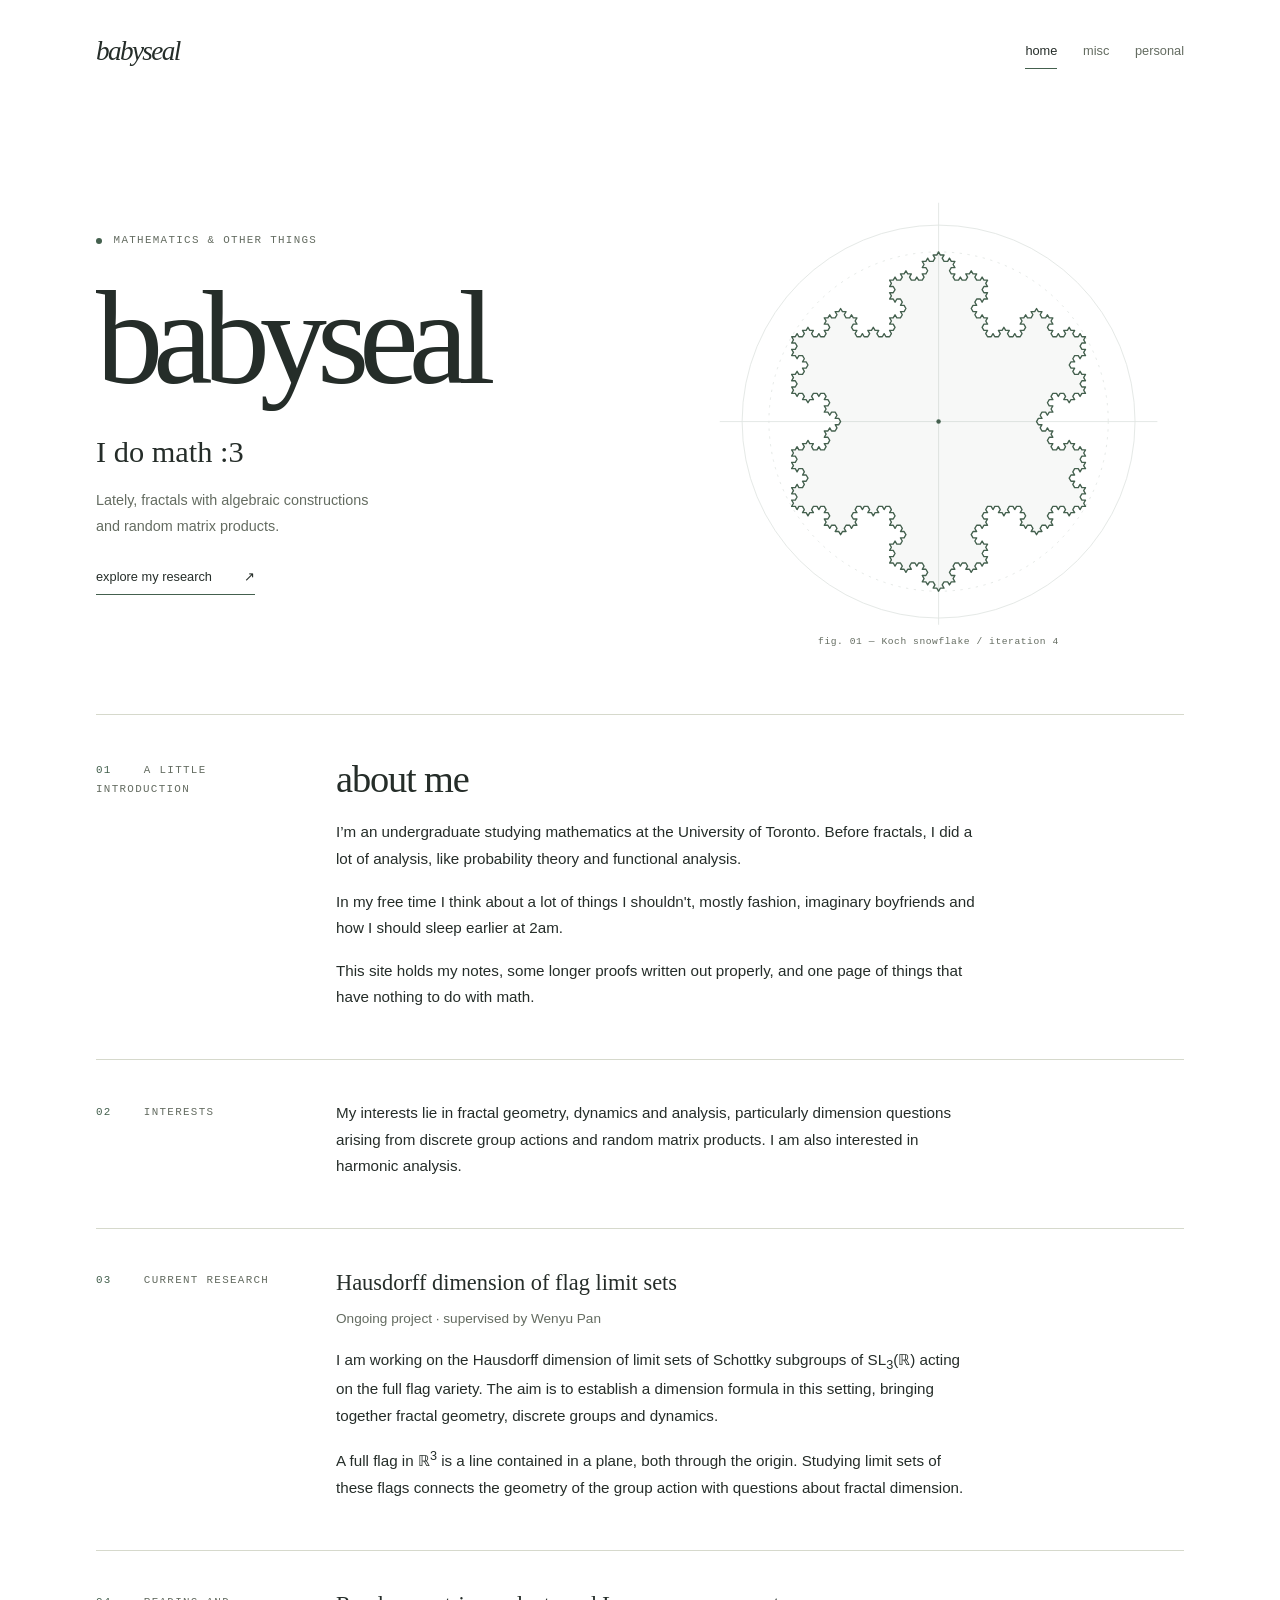
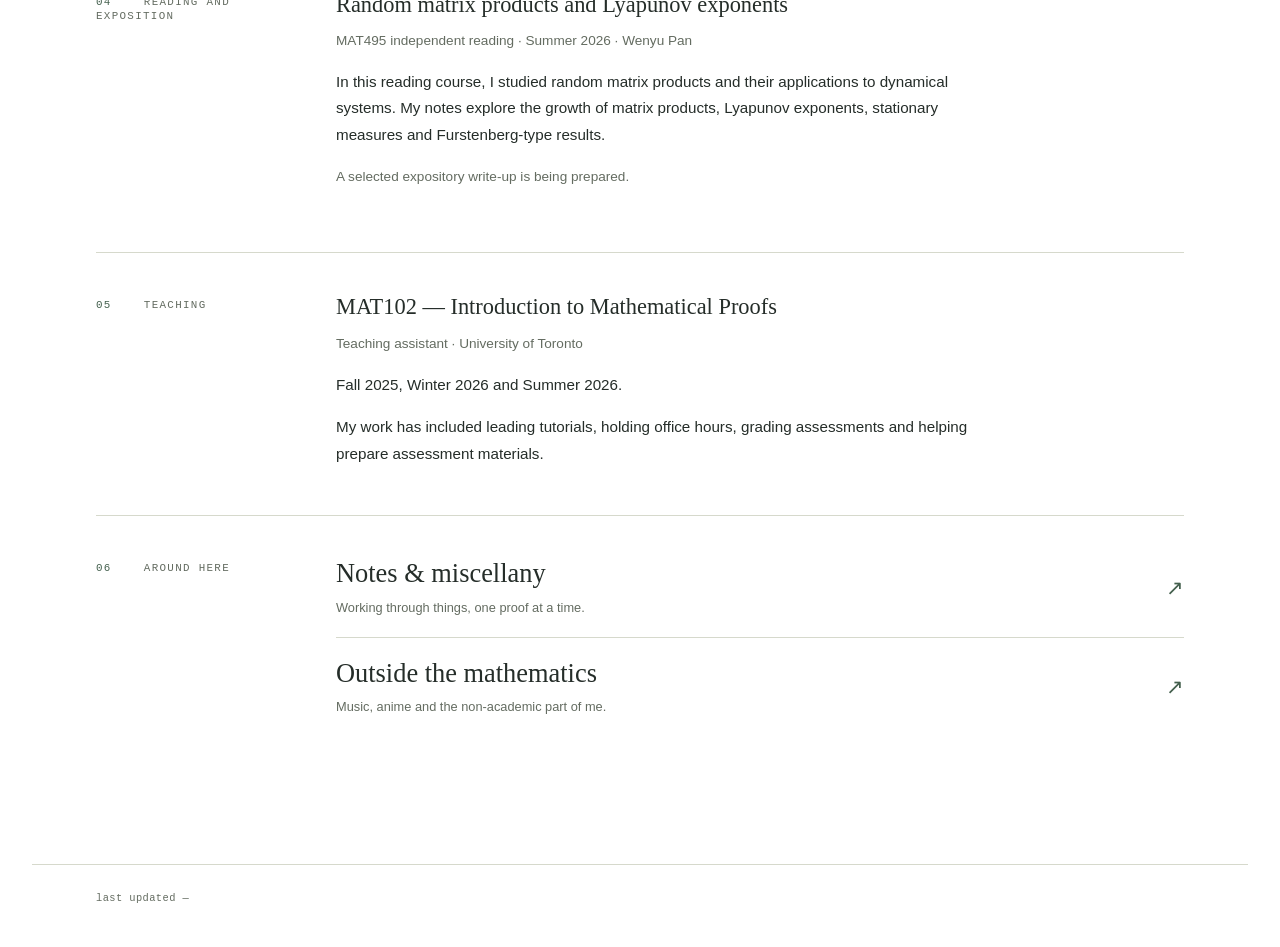
==== index.html @ 827b73e0 "Merge mathematics content into home page" ====
<!doctype html>
<html lang="en">

<head>
    <meta charset="utf-8">
    <meta name="robots" content="noindex, nofollow">
    <meta name="viewport" content="width=device-width, initial-scale=1">
    <title>babyseal</title>

    <meta name="description" content="babyseal — mathematics, fractal geometry, reading notes and other things.">
    <link rel="stylesheet" href="style.css">
</head>

<body>
    <a class="skip-link" href="#main">skip to content</a>

    <header class="site-top">
        <div class="container bar">
            <a class="brand" href="./">babyseal</a>
            <nav aria-label="site">
                <a href="./" aria-current="page">home</a>
                <a href="misc/">misc</a>
                <a href="personal/">personal</a>
            </nav>
        </div>
    </header>

    <main id="main" class="container home-page">
        <section class="hero" aria-labelledby="home-title">
            <div class="hero-copy">
                <p class="eyebrow">mathematics &amp; other things</p>
                <h1 id="home-title">babyseal</h1>
                <p class="hero-intro">I do math :3</p>
                <p class="hero-note">Lately, fractals with algebraic constructions<br>and random matrix products.</p>
                <a class="text-link" href="#research">explore my research <span aria-hidden="true">↗</span></a>
            </div>
            <figure class="fractal">
                <svg viewBox="0 0 440 410" role="img" aria-labelledby="fractal-title fractal-desc">
                    <title id="fractal-title">A Koch snowflake</title>
                    <desc id="fractal-desc">Four iterations of a geometric construction, replacing each line segment with four smaller segments.</desc>
                    <g fill="none" stroke="currentColor" opacity=".16" stroke-width=".75">
                        <circle cx="220" cy="220" r="176"/>
                        <circle cx="220" cy="220" r="152" stroke-dasharray="2 5"/>
                        <path d="M24 220H416M220 24V402"/>
                    </g>
                    <polygon points="220.00,68.00 221.63,70.81 224.88,70.81 223.25,73.63 224.88,76.44 228.13,76.44 229.75,73.63 231.38,76.44 234.63,76.44 233.00,79.26 234.63,82.07 231.38,82.07 229.75,84.89 231.38,87.70 234.63,87.70 233.00,90.52 234.63,93.33 237.88,93.33 239.50,90.52 241.13,93.33 244.38,93.33 246.00,90.52 244.38,87.70 247.63,87.70 249.25,84.89 250.88,87.70 254.13,87.70 252.50,90.52 254.13,93.33 257.38,93.33 259.00,90.52 260.63,93.33 263.88,93.33 262.25,96.15 263.88,98.96 260.63,98.96 259.00,101.78 260.63,104.59 263.88,104.59 262.25,107.41 263.88,110.22 260.63,110.22 259.00,113.04 257.38,110.22 254.13,110.22 252.50,113.04 254.13,115.85 250.88,115.85 249.25,118.67 250.88,121.48 254.13,121.48 252.50,124.30 254.13,127.11 257.38,127.11 259.00,124.30 260.63,127.11 263.88,127.11 262.25,129.93 263.88,132.74 260.63,132.74 259.00,135.56 260.63,138.37 263.88,138.37 262.25,141.19 263.88,144.00 267.13,144.00 268.76,141.19 270.38,144.00 273.63,144.00 275.26,141.19 273.63,138.37 276.88,138.37 278.51,135.56 280.13,138.37 283.38,138.37 281.76,141.18 283.38,144.00 286.63,144.00 288.26,141.18 289.88,144.00 293.13,144.00 294.76,141.18 293.13,138.37 296.38,138.37 298.01,135.56 296.38,132.74 293.13,132.74 294.76,129.93 293.13,127.11 296.38,127.11 298.01,124.30 299.63,127.11 302.88,127.11 304.51,124.30 302.88,121.48 306.13,121.48 307.76,118.67 309.38,121.48 312.63,121.48 311.01,124.30 312.63,127.11 315.88,127.11 317.51,124.30 319.13,127.11 322.39,127.11 320.76,129.93 322.39,132.74 319.13,132.74 317.51,135.55 319.13,138.37 322.39,138.37 320.76,141.18 322.39,144.00 325.64,144.00 327.26,141.18 328.89,144.00 332.14,144.00 333.76,141.18 332.14,138.37 335.39,138.37 337.01,135.55 338.64,138.37 341.89,138.37 340.26,141.18 341.89,144.00 345.14,144.00 346.76,141.18 348.39,144.00 351.64,144.00 350.01,146.81 351.64,149.63 348.39,149.63 346.76,152.44 348.39,155.26 351.64,155.26 350.01,158.07 351.64,160.89 348.39,160.89 346.76,163.70 345.14,160.89 341.89,160.89 340.26,163.70 341.89,166.52 338.64,166.52 337.01,169.33 338.64,172.15 341.89,172.15 340.26,174.96 341.89,177.78 345.14,177.78 346.76,174.96 348.39,177.78 351.64,177.78 350.01,180.59 351.64,183.41 348.39,183.41 346.76,186.22 348.39,189.04 351.64,189.04 350.01,191.85 351.64,194.67 348.39,194.67 346.76,197.48 345.14,194.67 341.89,194.67 340.26,197.48 341.89,200.30 338.64,200.30 337.01,203.11 335.39,200.30 332.14,200.30 333.76,197.48 332.14,194.67 328.89,194.67 327.26,197.48 325.64,194.67 322.39,194.67 320.76,197.48 322.39,200.30 319.14,200.30 317.51,203.11 319.14,205.93 322.39,205.93 320.76,208.74 322.39,211.56 319.14,211.56 317.51,214.37 315.89,211.56 312.64,211.56 311.01,214.37 312.64,217.19 309.39,217.19 307.76,220.00 309.39,222.81 312.64,222.81 311.01,225.63 312.64,228.44 315.89,228.44 317.51,225.63 319.14,228.44 322.39,228.44 320.76,231.26 322.39,234.07 319.14,234.07 317.51,236.89 319.14,239.70 322.39,239.70 320.76,242.52 322.39,245.33 325.64,245.33 327.26,242.52 328.89,245.33 332.14,245.33 333.76,242.52 332.14,239.70 335.39,239.70 337.01,236.89 338.64,239.70 341.89,239.70 340.26,242.52 341.89,245.33 345.14,245.33 346.76,242.52 348.39,245.33 351.64,245.33 350.01,248.15 351.64,250.96 348.39,250.96 346.76,253.78 348.39,256.59 351.64,256.59 350.01,259.41 351.64,262.22 348.39,262.22 346.76,265.04 345.14,262.22 341.89,262.22 340.26,265.04 341.89,267.85 338.64,267.85 337.01,270.67 338.64,273.48 341.89,273.48 340.26,276.30 341.89,279.11 345.14,279.11 346.76,276.30 348.39,279.11 351.64,279.11 350.01,281.93 351.64,284.74 348.39,284.74 346.76,287.56 348.39,290.37 351.64,290.37 350.01,293.19 351.64,296.00 348.39,296.00 346.76,298.81 345.14,296.00 341.89,296.00 340.26,298.81 341.89,301.63 338.64,301.63 337.01,304.44 335.39,301.63 332.14,301.63 333.76,298.81 332.14,296.00 328.89,296.00 327.26,298.81 325.64,296.00 322.39,296.00 320.76,298.81 322.39,301.63 319.14,301.63 317.51,304.44 319.14,307.26 322.39,307.26 320.76,310.07 322.39,312.89 319.14,312.89 317.51,315.70 315.89,312.89 312.64,312.89 311.01,315.70 312.64,318.52 309.39,318.52 307.76,321.33 306.13,318.52 302.88,318.52 304.51,315.70 302.88,312.89 299.63,312.89 298.01,315.70 296.38,312.89 293.13,312.89 294.76,310.07 293.13,307.26 296.38,307.26 298.01,304.44 296.38,301.63 293.13,301.63 294.76,298.81 293.13,296.00 289.88,296.00 288.26,298.81 286.63,296.00 283.38,296.00 281.76,298.81 283.38,301.63 280.13,301.63 278.51,304.44 276.88,301.63 273.63,301.63 275.26,298.81 273.63,296.00 270.38,296.00 268.76,298.81 267.13,296.00 263.88,296.00 262.25,298.81 263.88,301.63 260.63,301.63 259.00,304.44 260.63,307.26 263.88,307.26 262.25,310.07 263.88,312.89 260.63,312.89 259.00,315.70 257.38,312.89 254.13,312.89 252.50,315.70 254.13,318.52 250.88,318.52 249.25,321.33 250.88,324.15 254.13,324.15 252.50,326.96 254.13,329.78 257.38,329.78 259.00,326.96 260.63,329.78 263.88,329.78 262.25,332.59 263.88,335.41 260.63,335.41 259.00,338.22 260.63,341.04 263.88,341.04 262.25,343.85 263.88,346.67 260.63,346.67 259.00,349.48 257.38,346.67 254.13,346.67 252.50,349.48 254.13,352.30 250.88,352.30 249.25,355.11 247.63,352.30 244.38,352.30 246.00,349.48 244.38,346.67 241.13,346.67 239.50,349.48 237.88,346.67 234.63,346.67 233.00,349.48 234.63,352.30 231.38,352.30 229.75,355.11 231.38,357.93 234.63,357.93 233.00,360.74 234.63,363.56 231.38,363.56 229.75,366.37 228.13,363.56 224.88,363.56 223.25,366.37 224.88,369.19 221.63,369.19 220.00,372.00 218.37,369.19 215.12,369.19 216.75,366.37 215.12,363.56 211.87,363.56 210.25,366.37 208.62,363.56 205.37,363.56 207.00,360.74 205.37,357.93 208.62,357.93 210.25,355.11 208.62,352.30 205.37,352.30 207.00,349.48 205.37,346.67 202.12,346.67 200.50,349.48 198.87,346.67 195.62,346.67 194.00,349.48 195.62,352.30 192.37,352.30 190.75,355.11 189.12,352.30 185.87,352.30 187.50,349.48 185.87,346.67 182.62,346.67 181.00,349.48 179.37,346.67 176.12,346.67 177.75,343.85 176.12,341.04 179.37,341.04 181.00,338.22 179.37,335.41 176.12,335.41 177.75,332.59 176.12,329.78 179.37,329.78 181.00,326.96 182.62,329.78 185.87,329.78 187.50,326.96 185.87,324.15 189.12,324.15 190.75,321.33 189.12,318.52 185.87,318.52 187.50,315.70 185.87,312.89 182.62,312.89 181.00,315.70 179.37,312.89 176.12,312.89 177.75,310.07 176.12,307.26 179.37,307.26 181.00,304.44 179.37,301.63 176.12,301.63 177.75,298.81 176.12,296.00 172.87,296.00 171.24,298.81 169.62,296.00 166.37,296.00 164.74,298.81 166.37,301.63 163.12,301.63 161.49,304.44 159.87,301.63 156.62,301.63 158.24,298.81 156.62,296.00 153.37,296.00 151.74,298.81 150.12,296.00 146.87,296.00 145.24,298.81 146.87,301.63 143.62,301.63 141.99,304.44 143.62,307.26 146.87,307.26 145.24,310.07 146.87,312.89 143.62,312.89 141.99,315.70 140.37,312.89 137.12,312.89 135.49,315.70 137.12,318.52 133.87,318.52 132.24,321.33 130.61,318.52 127.36,318.52 128.99,315.70 127.36,312.89 124.11,312.89 122.49,315.70 120.86,312.89 117.61,312.89 119.24,310.07 117.61,307.26 120.86,307.26 122.49,304.44 120.86,301.63 117.61,301.63 119.24,298.81 117.61,296.00 114.36,296.00 112.74,298.81 111.11,296.00 107.86,296.00 106.24,298.81 107.86,301.63 104.61,301.63 102.99,304.44 101.36,301.63 98.11,301.63 99.74,298.81 98.11,296.00 94.86,296.00 93.24,298.81 91.61,296.00 88.36,296.00 89.99,293.19 88.36,290.37 91.61,290.37 93.24,287.56 91.61,284.74 88.36,284.74 89.99,281.93 88.36,279.11 91.61,279.11 93.24,276.30 94.86,279.11 98.11,279.11 99.74,276.30 98.11,273.48 101.36,273.48 102.99,270.67 101.36,267.85 98.11,267.85 99.74,265.04 98.11,262.22 94.86,262.22 93.24,265.04 91.61,262.22 88.36,262.22 89.99,259.41 88.36,256.59 91.61,256.59 93.24,253.78 91.61,250.96 88.36,250.96 89.99,248.15 88.36,245.33 91.61,245.33 93.24,242.52 94.86,245.33 98.11,245.33 99.74,242.52 98.11,239.70 101.36,239.70 102.99,236.89 104.61,239.70 107.86,239.70 106.24,242.52 107.86,245.33 111.11,245.33 112.74,242.52 114.36,245.33 117.61,245.33 119.24,242.52 117.61,239.70 120.86,239.70 122.49,236.89 120.86,234.07 117.61,234.07 119.24,231.26 117.61,228.44 120.86,228.44 122.49,225.63 124.11,228.44 127.36,228.44 128.99,225.63 127.36,222.81 130.61,222.81 132.24,220.00 130.61,217.19 127.36,217.19 128.99,214.37 127.36,211.56 124.11,211.56 122.49,214.37 120.86,211.56 117.61,211.56 119.24,208.74 117.61,205.93 120.86,205.93 122.49,203.11 120.86,200.30 117.61,200.30 119.24,197.48 117.61,194.67 114.36,194.67 112.74,197.48 111.11,194.67 107.86,194.67 106.24,197.48 107.86,200.30 104.61,200.30 102.99,203.11 101.36,200.30 98.11,200.30 99.74,197.48 98.11,194.67 94.86,194.67 93.24,197.48 91.61,194.67 88.36,194.67 89.99,191.85 88.36,189.04 91.61,189.04 93.24,186.22 91.61,183.41 88.36,183.41 89.99,180.59 88.36,177.78 91.61,177.78 93.24,174.96 94.86,177.78 98.11,177.78 99.74,174.96 98.11,172.15 101.36,172.15 102.99,169.33 101.36,166.52 98.11,166.52 99.74,163.70 98.11,160.89 94.86,160.89 93.24,163.70 91.61,160.89 88.36,160.89 89.99,158.07 88.36,155.26 91.61,155.26 93.24,152.44 91.61,149.63 88.36,149.63 89.99,146.81 88.36,144.00 91.61,144.00 93.24,141.18 94.86,144.00 98.11,144.00 99.74,141.18 98.11,138.37 101.36,138.37 102.99,135.55 104.61,138.37 107.86,138.37 106.24,141.18 107.86,144.00 111.11,144.00 112.74,141.18 114.36,144.00 117.61,144.00 119.24,141.18 117.61,138.37 120.87,138.37 122.49,135.55 120.87,132.74 117.61,132.74 119.24,129.93 117.61,127.11 120.87,127.11 122.49,124.30 124.12,127.11 127.37,127.11 128.99,124.30 127.37,121.48 130.62,121.48 132.24,118.67 133.87,121.48 137.12,121.48 135.49,124.30 137.12,127.11 140.37,127.11 141.99,124.30 143.62,127.11 146.87,127.11 145.24,129.93 146.87,132.74 143.62,132.74 141.99,135.56 143.62,138.37 146.87,138.37 145.24,141.18 146.87,144.00 150.12,144.00 151.74,141.18 153.37,144.00 156.62,144.00 158.24,141.18 156.62,138.37 159.87,138.37 161.49,135.56 163.12,138.37 166.37,138.37 164.74,141.19 166.37,144.00 169.62,144.00 171.24,141.19 172.87,144.00 176.12,144.00 177.75,141.19 176.12,138.37 179.37,138.37 181.00,135.56 179.37,132.74 176.12,132.74 177.75,129.93 176.12,127.11 179.37,127.11 181.00,124.30 182.62,127.11 185.87,127.11 187.50,124.30 185.87,121.48 189.12,121.48 190.75,118.67 189.12,115.85 185.87,115.85 187.50,113.04 185.87,110.22 182.62,110.22 181.00,113.04 179.37,110.22 176.12,110.22 177.75,107.41 176.12,104.59 179.37,104.59 181.00,101.78 179.37,98.96 176.12,98.96 177.75,96.15 176.12,93.33 179.37,93.33 181.00,90.52 182.62,93.33 185.87,93.33 187.50,90.52 185.87,87.70 189.12,87.70 190.75,84.89 192.37,87.70 195.62,87.70 194.00,90.52 195.62,93.33 198.87,93.33 200.50,90.52 202.12,93.33 205.37,93.33 207.00,90.52 205.37,87.70 208.62,87.70 210.25,84.89 208.62,82.07 205.37,82.07 207.00,79.26 205.37,76.44 208.62,76.44 210.25,73.63 211.87,76.44 215.12,76.44 216.75,73.63 215.12,70.81 218.37,70.81" fill="currentColor" fill-opacity=".045" stroke="currentColor" stroke-width="1.2" stroke-linejoin="round"/>
                    <circle cx="220" cy="220" r="2" fill="currentColor"/>
                </svg>
                <figcaption>fig. 01 — Koch snowflake / iteration 4</figcaption>
            </figure>
        </section>

        <section id="intro" class="home-row" aria-labelledby="about-title">
            <p class="section-label"><span>01</span> a little introduction</p>
            <div class="about-copy">
                <h2 id="about-title">about me</h2>
                <p>I’m an undergraduate studying mathematics at the University of Toronto. Before fractals, I did a lot of analysis, like probability theory and functional analysis.</p>
                <p>In my free time I think about a lot of things I shouldn't, mostly fashion, imaginary boyfriends and how I should sleep earlier at 2am.</p>
                <p>This site holds my notes, some longer proofs written out properly, and one page of things that have nothing to do with math.</p>
            </div>
        </section>

        <section id="interests" class="home-row" aria-labelledby="interests-title">
            <h2 id="interests-title" class="section-label"><span>02</span> interests</h2>
            <div class="section-copy">
                <p>
                    My interests lie in fractal geometry, dynamics and analysis, particularly
                    dimension questions arising from discrete group actions and random matrix
                    products. I am also interested in harmonic analysis.
                </p>
            </div>
        </section>

        <section id="research" class="home-row" aria-labelledby="research-title">
            <h2 id="research-title" class="section-label"><span>03</span> current research</h2>
            <div class="section-copy">
                <h3>Hausdorff dimension of flag limit sets</h3>
                <p class="entry-meta">Ongoing project · supervised by Wenyu Pan</p>
                <p>
                    I am working on the Hausdorff dimension of limit sets of Schottky
                    subgroups of SL<sub>3</sub>(ℝ) acting on the full flag variety.
                    The aim is to establish a dimension formula in this setting, bringing
                    together fractal geometry, discrete groups and dynamics.
                </p>
                <p>
                    A full flag in ℝ<sup>3</sup> is a line contained in a plane, both
                    through the origin. Studying limit sets of these flags connects
                    the geometry of the group action with questions about fractal dimension.
                </p>
            </div>
        </section>

        <section id="reading" class="home-row" aria-labelledby="reading-title">
            <h2 id="reading-title" class="section-label"><span>04</span> reading and exposition</h2>
            <div class="section-copy">
                <h3>Random matrix products and Lyapunov exponents</h3>
                <p class="entry-meta">MAT495 independent reading · Summer 2026 · Wenyu Pan</p>
                <p>
                    In this reading course, I studied random matrix products and their
                    applications to dynamical systems. My notes explore the growth of
                    matrix products, Lyapunov exponents, stationary measures and
                    Furstenberg-type results.
                </p>
                <p class="entry-meta">A selected expository write-up is being prepared.</p>
            </div>
        </section>

        <section id="teaching" class="home-row" aria-labelledby="teaching-title">
            <h2 id="teaching-title" class="section-label"><span>05</span> teaching</h2>
            <div class="section-copy">
                <h3>MAT102 — Introduction to Mathematical Proofs</h3>
                <p class="entry-meta">Teaching assistant · University of Toronto</p>
                <p>Fall 2025, Winter 2026 and Summer 2026.</p>
                <p>
                    My work has included leading tutorials, holding office hours,
                    grading assessments and helping prepare assessment materials.
                </p>
            </div>
        </section>

        <section class="home-row" aria-labelledby="explore-title">
            <h2 id="explore-title" class="section-label"><span>06</span> around here</h2>
            <ul class="interest-index">
                <li><a href="misc/"><div><strong>Notes &amp; miscellany</strong><small>Working through things, one proof at a time.</small></div><span class="arrow" aria-hidden="true">↗</span></a></li>
                <li><a href="personal/"><div><strong>Outside the mathematics</strong><small>Music, anime and the non-academic part of me.</small></div><span class="arrow" aria-hidden="true">↗</span></a></li>
            </ul>
        </section>
    </main>

    <footer class="site-foot">
        <div class="container bar">
            <span id="updated">last updated —</span>
        </div>
    </footer>

    <script>
    let p = location.pathname.split("/personal-website/")[1] || "";
    if (!p.endsWith(".html")) p += "index.html";
    fetch("https://api.github.com/repos/limelite-vista/personal-website/commits?per_page=1&path=" + p)
        .then(r => r.json())
        .then(d => {
            const t = new Date(d[0].commit.committer.date);
            document.getElementById("updated").textContent =
                "last updated " + t.toISOString().slice(0, 10);
        })
        .catch(() => { });
    </script>
</body>

</html>
---- style.css ----
/* babyseal — a small mathematical notebook */
:root {
    color-scheme: light;
    --bg: #ffffff;
    --panel: #faf9f4;
    --ink: #252d29;
    --muted: #646c61;
    --line: #d6d9cc;
    --accent: #44604e;
    --accent-hi: #294535;
    --font-display: Georgia, "Times New Roman", serif;
    --font-body: "Segoe UI", Helvetica, Arial, sans-serif;
    --font-mono: "SFMono-Regular", Consolas, "Liberation Mono", monospace;
    --wide: 76rem;
    --measure: 51rem;
}
* { box-sizing: border-box; margin: 0; }
body {
    background: var(--bg);
    color: var(--ink);
    font-family: var(--font-body);
    font-size: 1rem;
    line-height: 1.75;
    -webkit-font-smoothing: antialiased;
}
img, svg { display: block; max-width: 100%; }
a { color: inherit; text-underline-offset: .25em; text-decoration-color: #82917e; }
a:hover { color: var(--accent-hi); text-decoration-color: currentColor; }
:focus-visible { outline: 2px solid var(--accent); outline-offset: 5px; }
::selection { background: #dbe3ce; color: var(--ink); }
.container { max-width: var(--wide); margin-inline: auto; padding-inline: clamp(1.25rem, 5vw, 4rem); }
main.container { max-width: var(--measure); }
.bar { display: flex; justify-content: space-between; align-items: center; flex-wrap: wrap; gap: 1rem 2rem; }
.site-top .bar { min-height: 6.5rem; padding-block: 1.5rem; }
.site-top .brand { font-family: var(--font-display); font-size: 1.7rem; font-style: italic; letter-spacing: -.06em; text-decoration: none; }
.site-top nav { display: flex; flex-wrap: wrap; gap: .6rem 1.6rem; }
.site-top nav a { color: var(--muted); font-size: .8rem; text-decoration: none; padding-block: .35rem; border-bottom: 1px solid transparent; }
.site-top nav a:hover, .site-top nav a[aria-current="page"] { color: var(--ink); border-color: var(--accent); }
.skip-link { position: absolute; left: 1rem; top: -5rem; background: var(--panel); padding: .5rem 1rem; z-index: 10; }
.skip-link:focus { top: 1rem; }
main section { margin-block: 2.5rem; padding-block: 2rem; border-top: 1px solid var(--line); }
.masthead { border: 0; padding-block: 3rem 1rem; }
.masthead h1 { font-family: var(--font-display); font-weight: 400; font-size: clamp(2.8rem, 7vw, 5rem); line-height: 1.1; letter-spacing: -.055em; overflow-wrap: anywhere; }
.masthead .tagline, .eyebrow, .section-label { font-family: var(--font-mono); font-size: .68rem; letter-spacing: .12em; text-transform: uppercase; color: var(--muted); }
.masthead .tagline { margin-top: 1.25rem; }
h2, h3 { font-family: var(--font-display); font-weight: 400; line-height: 1.25; }
h2 { font-size: 2rem; letter-spacing: -.03em; margin-bottom: 1rem; }
h3 { font-size: 1.4rem; margin: 2rem 0 .65rem; }
p + p { margin-top: 1rem; }
hr.rule { border: 0; border-top: 1px solid var(--line); }
.interests { list-style: none; padding: 0; }
.interests li { padding-block: .6rem; }
.interests .k { font-style: italic; }
.interests .m { color: var(--muted); font-family: var(--font-mono); font-size: .7rem; }
.site-foot { margin-top: 5rem; }
.site-foot .bar { border-top: 1px solid var(--line); padding-block: 1.5rem 2.5rem; color: var(--muted); font-family: var(--font-mono); font-size: .65rem; letter-spacing: .04em; }
.section-copy .entry-meta { color: var(--muted); font-size: .85rem; margin-bottom: 1rem; }
.section-copy { max-width: 40rem; min-width: 0; }
.section-copy > h3:first-child { margin-top: 0; }
.section-copy p { font-size: .95rem; }
.home-row[id] { scroll-margin-top: 2rem; }
/* Home: generous type, a mathematical figure, and a compact reading index. */
main.home-page { max-width: var(--wide); }
.home-page .hero { display: grid; grid-template-columns: 1.15fr 1fr; align-items: center; gap: 2rem; margin: 1.5rem 0 0; padding: 3rem 0 4rem; border-top: 0; }
.hero .eyebrow { display: flex; align-items: center; gap: .7rem; }
.hero .eyebrow::before { content: ""; width: .4rem; height: .4rem; background: var(--accent); border-radius: 50%; }
.hero h1 { font-family: var(--font-display); font-weight: 400; font-size: clamp(5rem, 10.5vw, 9rem); letter-spacing: -.075em; line-height: 1.15; margin: .65rem 0 1rem; }
.hero-intro { font-family: var(--font-display); font-size: clamp(1.45rem, 2.5vw, 1.9rem); line-height: 1.4; }
.hero-note { max-width: 24rem; font-size: .9rem; color: var(--muted); margin-top: .9rem; }
.text-link { display: inline-flex; align-items: center; gap: 2rem; margin-top: 1.7rem; padding-bottom: .35rem; border-bottom: 1px solid var(--accent); font-size: .8rem; text-decoration: none; }
.text-link span { transition: transform .2s ease; }
.text-link:hover span { transform: translateX(4px); }
.fractal { margin: 0; color: var(--accent); }
.fractal svg { width: 100%; height: auto; }
.fractal figcaption { text-align: center; font-family: var(--font-mono); font-size: .6rem; color: var(--muted); letter-spacing: .06em; }
.home-page .home-row { display: grid; grid-template-columns: 13rem 1fr; gap: 2rem; margin: 0; padding: 2.5rem 0 3rem; }
.section-label { padding-top: .35rem; }
.section-label span { display: inline-block; width: 2.5rem; color: var(--accent); }
.about-copy { max-width: 40rem; }
.about-copy h2 { font-size: 2.4rem; }
.about-copy p { font-size: .95rem; }
.interest-index { list-style: none; padding: 0; }
.interest-index li + li { border-top: 1px solid var(--line); }
.interest-index a { display: flex; align-items: center; justify-content: space-between; gap: 1rem; padding-block: 1.1rem; text-decoration: none; }
.interest-index li:first-child a { padding-top: 0; }
.interest-index strong { display: block; font-family: var(--font-display); font-size: 1.65rem; font-weight: 400; line-height: 1.3; }
.interest-index small { display: block; margin-top: .4rem; color: var(--muted); font-size: .8rem; }
.interest-index .arrow { font-size: 1.3rem; color: var(--accent); }
@media (max-width: 700px) {
    .site-top .bar { gap: .75rem; padding-block: 1.2rem; }
    .site-top nav { gap: .4rem 1.1rem; }
    .home-page .hero { grid-template-columns: 1fr; padding: 2rem 0 2.5rem; gap: 1.5rem; }
    .hero h1 { font-size: clamp(4.5rem, 18vw, 7rem); }
    .fractal { max-width: 21rem; width: 100%; margin-inline: auto; }
    .home-page .home-row { grid-template-columns: 1fr; gap: 1.5rem; padding-block: 2rem; }
    .section-label { font-size: .65rem; }
    .site-foot { margin-top: 2rem; }
    .masthead { padding-top: 1.5rem; }
}
@media (prefers-reduced-motion: reduce) { .text-link span { transition: none; } }
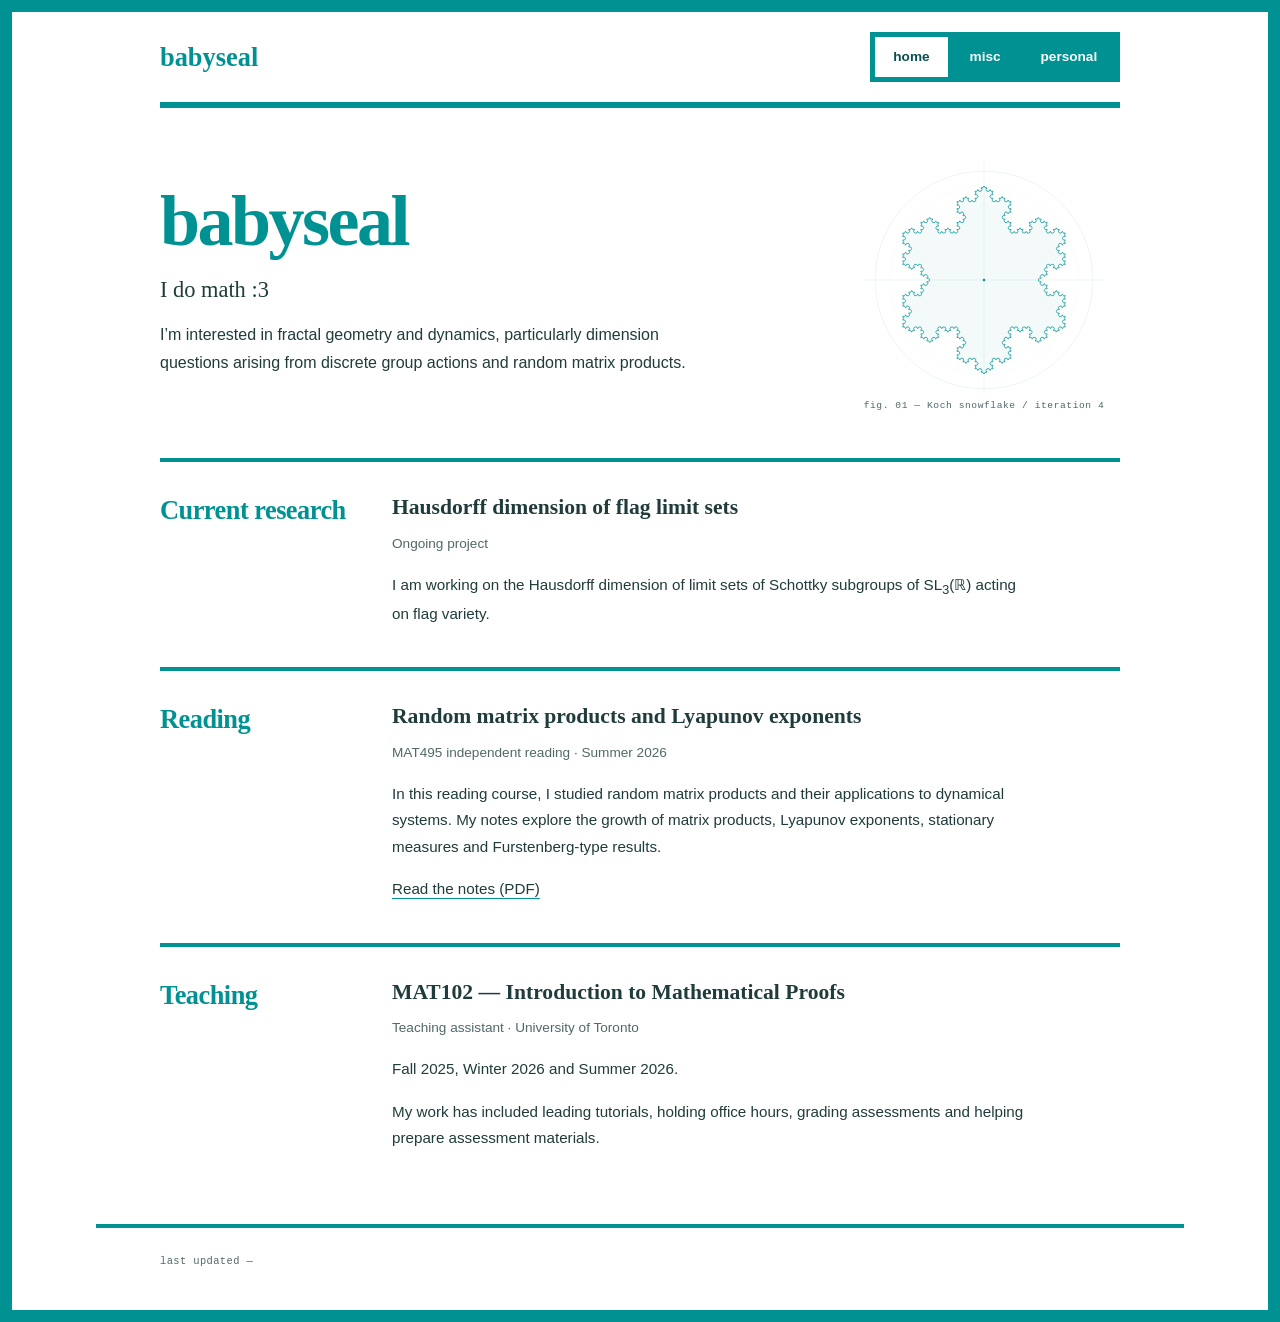
==== commit c8d1c7e5: "Refine teal website layout and add selected math notes" ====
--- a/index.html
+++ b/index.html
@@ -28,11 +28,9 @@
     <main id="main" class="container home-page">
         <section class="hero" aria-labelledby="home-title">
             <div class="hero-copy">
-                <p class="eyebrow">mathematics &amp; other things</p>
                 <h1 id="home-title">babyseal</h1>
                 <p class="hero-intro">I do math :3</p>
-                <p class="hero-note">Lately, fractals with algebraic constructions<br>and random matrix products.</p>
-                <a class="text-link" href="#research">explore my research <span aria-hidden="true">↗</span></a>
+                <p id="interests" class="hero-note">I’m interested in fractal geometry and dynamics, particularly dimension questions arising from discrete group actions and random matrix products.</p>
             </div>
             <figure class="fractal">
                 <svg viewBox="0 0 440 410" role="img" aria-labelledby="fractal-title fractal-desc">
@@ -50,63 +48,35 @@
             </figure>
         </section>
 
-        <section id="intro" class="home-row" aria-labelledby="about-title">
-            <p class="section-label"><span>01</span> a little introduction</p>
-            <div class="about-copy">
-                <h2 id="about-title">about me</h2>
-                <p>I’m an undergraduate studying mathematics at the University of Toronto. Before fractals, I did a lot of analysis, like probability theory and functional analysis.</p>
-                <p>In my free time I think about a lot of things I shouldn't, mostly fashion, imaginary boyfriends and how I should sleep earlier at 2am.</p>
-                <p>This site holds my notes, some longer proofs written out properly, and one page of things that have nothing to do with math.</p>
-            </div>
-        </section>
-
-        <section id="interests" class="home-row" aria-labelledby="interests-title">
-            <h2 id="interests-title" class="section-label"><span>02</span> interests</h2>
-            <div class="section-copy">
-                <p>
-                    My interests lie in fractal geometry, dynamics and analysis, particularly
-                    dimension questions arising from discrete group actions and random matrix
-                    products. I am also interested in harmonic analysis.
-                </p>
-            </div>
-        </section>
-
         <section id="research" class="home-row" aria-labelledby="research-title">
-            <h2 id="research-title" class="section-label"><span>03</span> current research</h2>
+            <h2 id="research-title" class="section-label">Current research</h2>
             <div class="section-copy">
                 <h3>Hausdorff dimension of flag limit sets</h3>
-                <p class="entry-meta">Ongoing project · supervised by Wenyu Pan</p>
+                <p class="entry-meta">Ongoing project</p>
                 <p>
                     I am working on the Hausdorff dimension of limit sets of Schottky
-                    subgroups of SL<sub>3</sub>(ℝ) acting on the full flag variety.
-                    The aim is to establish a dimension formula in this setting, bringing
-                    together fractal geometry, discrete groups and dynamics.
-                </p>
-                <p>
-                    A full flag in ℝ<sup>3</sup> is a line contained in a plane, both
-                    through the origin. Studying limit sets of these flags connects
-                    the geometry of the group action with questions about fractal dimension.
+                    subgroups of SL<sub>3</sub>(ℝ) acting on flag variety.
                 </p>
             </div>
         </section>
 
         <section id="reading" class="home-row" aria-labelledby="reading-title">
-            <h2 id="reading-title" class="section-label"><span>04</span> reading and exposition</h2>
+            <h2 id="reading-title" class="section-label">Reading</h2>
             <div class="section-copy">
                 <h3>Random matrix products and Lyapunov exponents</h3>
-                <p class="entry-meta">MAT495 independent reading · Summer 2026 · Wenyu Pan</p>
+                <p class="entry-meta">MAT495 independent reading · Summer 2026</p>
                 <p>
                     In this reading course, I studied random matrix products and their
                     applications to dynamical systems. My notes explore the growth of
                     matrix products, Lyapunov exponents, stationary measures and
                     Furstenberg-type results.
                 </p>
-                <p class="entry-meta">A selected expository write-up is being prepared.</p>
+                <p><a href="files/notes/random-matrix-products.pdf">Read the notes (PDF)</a></p>
             </div>
         </section>
 
         <section id="teaching" class="home-row" aria-labelledby="teaching-title">
-            <h2 id="teaching-title" class="section-label"><span>05</span> teaching</h2>
+            <h2 id="teaching-title" class="section-label">Teaching</h2>
             <div class="section-copy">
                 <h3>MAT102 — Introduction to Mathematical Proofs</h3>
                 <p class="entry-meta">Teaching assistant · University of Toronto</p>
@@ -118,13 +88,6 @@
             </div>
         </section>
 
-        <section class="home-row" aria-labelledby="explore-title">
-            <h2 id="explore-title" class="section-label"><span>06</span> around here</h2>
-            <ul class="interest-index">
-                <li><a href="misc/"><div><strong>Notes &amp; miscellany</strong><small>Working through things, one proof at a time.</small></div><span class="arrow" aria-hidden="true">↗</span></a></li>
-                <li><a href="personal/"><div><strong>Outside the mathematics</strong><small>Music, anime and the non-academic part of me.</small></div><span class="arrow" aria-hidden="true">↗</span></a></li>
-            </ul>
-        </section>
     </main>
 
     <footer class="site-foot">
@@ -147,4 +110,4 @@
     </script>
 </body>
 
-</html>+</html>
--- a/style.css
+++ b/style.css
@@ -2,21 +2,23 @@
 :root {
     color-scheme: light;
     --bg: #ffffff;
-    --panel: #faf9f4;
-    --ink: #252d29;
-    --muted: #646c61;
-    --line: #d6d9cc;
-    --accent: #44604e;
-    --accent-hi: #294535;
+    --panel: #edf7f6;
+    --ink: #203b3b;
+    --muted: #506868;
+    --line: #b9d7d4;
+    --accent: #009193;
+    --accent-hi: #064e50;
     --font-display: Georgia, "Times New Roman", serif;
     --font-body: "Segoe UI", Helvetica, Arial, sans-serif;
     --font-mono: "SFMono-Regular", Consolas, "Liberation Mono", monospace;
-    --wide: 76rem;
+    --wide: 68rem;
     --measure: 51rem;
 }
 * { box-sizing: border-box; margin: 0; }
 body {
     background: var(--bg);
+    min-height: 100vh;
+    border: 12px solid var(--accent);
     color: var(--ink);
     font-family: var(--font-body);
     font-size: 1rem;
@@ -24,21 +26,22 @@
     -webkit-font-smoothing: antialiased;
 }
 img, svg { display: block; max-width: 100%; }
-a { color: inherit; text-underline-offset: .25em; text-decoration-color: #82917e; }
+a { color: inherit; text-underline-offset: .25em; text-decoration-color: var(--accent); }
 a:hover { color: var(--accent-hi); text-decoration-color: currentColor; }
 :focus-visible { outline: 2px solid var(--accent); outline-offset: 5px; }
-::selection { background: #dbe3ce; color: var(--ink); }
+::selection { background: #c8e9e5; color: var(--ink); }
 .container { max-width: var(--wide); margin-inline: auto; padding-inline: clamp(1.25rem, 5vw, 4rem); }
 main.container { max-width: var(--measure); }
 .bar { display: flex; justify-content: space-between; align-items: center; flex-wrap: wrap; gap: 1rem 2rem; }
-.site-top .bar { min-height: 6.5rem; padding-block: 1.5rem; }
-.site-top .brand { font-family: var(--font-display); font-size: 1.7rem; font-style: italic; letter-spacing: -.06em; text-decoration: none; }
-.site-top nav { display: flex; flex-wrap: wrap; gap: .6rem 1.6rem; }
-.site-top nav a { color: var(--muted); font-size: .8rem; text-decoration: none; padding-block: .35rem; border-bottom: 1px solid transparent; }
-.site-top nav a:hover, .site-top nav a[aria-current="page"] { color: var(--ink); border-color: var(--accent); }
+.site-top .bar { min-height: 5.5rem; padding-block: 1.25rem; }
+.site-top .brand { color: var(--accent); font-family: var(--font-display); font-size: 1.65rem; font-weight: 700; text-decoration: none; }
+.site-top nav { display: flex; flex-wrap: wrap; gap: .25rem; background: var(--accent); padding: .3rem; }
+.site-top nav a { color: white; font-size: .85rem; font-weight: 600; text-decoration: none; padding: .4rem 1rem; border: 2px solid transparent; }
+.site-top nav a:hover, .site-top nav a[aria-current="page"] { color: var(--accent-hi); background: white; }
+.site-top nav a:focus-visible { outline-color: white; outline-offset: 0; }
 .skip-link { position: absolute; left: 1rem; top: -5rem; background: var(--panel); padding: .5rem 1rem; z-index: 10; }
 .skip-link:focus { top: 1rem; }
-main section { margin-block: 2.5rem; padding-block: 2rem; border-top: 1px solid var(--line); }
+main section { margin-block: 2.5rem; padding-block: 2rem; border-top: 4px solid var(--accent); }
 .masthead { border: 0; padding-block: 3rem 1rem; }
 .masthead h1 { font-family: var(--font-display); font-weight: 400; font-size: clamp(2.8rem, 7vw, 5rem); line-height: 1.1; letter-spacing: -.055em; overflow-wrap: anywhere; }
 .masthead .tagline, .eyebrow, .section-label { font-family: var(--font-mono); font-size: .68rem; letter-spacing: .12em; text-transform: uppercase; color: var(--muted); }
@@ -52,28 +55,37 @@
 .interests li { padding-block: .6rem; }
 .interests .k { font-style: italic; }
 .interests .m { color: var(--muted); font-family: var(--font-mono); font-size: .7rem; }
-.site-foot { margin-top: 5rem; }
-.site-foot .bar { border-top: 1px solid var(--line); padding-block: 1.5rem 2.5rem; color: var(--muted); font-family: var(--font-mono); font-size: .65rem; letter-spacing: .04em; }
+.note-list { list-style: none; padding: 0; margin-top: 1.75rem; }
+.note-list li { padding-block: 1.5rem; border-top: 1px solid var(--line); }
+.note-list h3 { margin: 0 0 .5rem; }
+.note-list h3 a { color: var(--accent-hi); }
+.note-list .note-kind { color: var(--muted); font-size: .85rem; margin: 0 0 .65rem; }
+.note-list p + p { margin-top: 0; }
+.note-format { display: inline-block; font-family: var(--font-mono); font-size: .65rem; font-weight: 400; vertical-align: middle; margin-left: .5rem; }
+.site-foot { margin-top: 2rem; }
+.site-foot .bar { border-top: 4px solid var(--accent); padding-block: 1.5rem 2.5rem; color: var(--muted); font-family: var(--font-mono); font-size: .65rem; letter-spacing: .04em; }
 .section-copy .entry-meta { color: var(--muted); font-size: .85rem; margin-bottom: 1rem; }
 .section-copy { max-width: 40rem; min-width: 0; }
 .section-copy > h3:first-child { margin-top: 0; }
 .section-copy p { font-size: .95rem; }
 .home-row[id] { scroll-margin-top: 2rem; }
-/* Home: generous type, a mathematical figure, and a compact reading index. */
+/* Home: a compact academic profile with strong teal rules. */
 main.home-page { max-width: var(--wide); }
-.home-page .hero { display: grid; grid-template-columns: 1.15fr 1fr; align-items: center; gap: 2rem; margin: 1.5rem 0 0; padding: 3rem 0 4rem; border-top: 0; }
+.home-page .hero { display: grid; grid-template-columns: minmax(0, 1fr) 17rem; align-items: center; gap: 3rem; margin: 0; padding: 2.25rem 0 2.75rem; border-top: 6px solid var(--accent); }
 .hero .eyebrow { display: flex; align-items: center; gap: .7rem; }
 .hero .eyebrow::before { content: ""; width: .4rem; height: .4rem; background: var(--accent); border-radius: 50%; }
-.hero h1 { font-family: var(--font-display); font-weight: 400; font-size: clamp(5rem, 10.5vw, 9rem); letter-spacing: -.075em; line-height: 1.15; margin: .65rem 0 1rem; }
-.hero-intro { font-family: var(--font-display); font-size: clamp(1.45rem, 2.5vw, 1.9rem); line-height: 1.4; }
-.hero-note { max-width: 24rem; font-size: .9rem; color: var(--muted); margin-top: .9rem; }
-.text-link { display: inline-flex; align-items: center; gap: 2rem; margin-top: 1.7rem; padding-bottom: .35rem; border-bottom: 1px solid var(--accent); font-size: .8rem; text-decoration: none; }
+.hero h1 { color: var(--accent); font-family: var(--font-display); font-weight: 700; font-size: clamp(3rem, 6vw, 4.5rem); letter-spacing: -.035em; line-height: 1.1; margin: 0 0 .8rem; }
+.hero-intro { font-family: var(--font-display); font-size: 1.4rem; line-height: 1.4; }
+.hero-note { max-width: 35rem; font-size: 1rem; color: var(--ink); margin-top: 1rem; }
+.text-link { display: inline-flex; align-items: center; gap: 2rem; margin-top: 1.7rem; padding-bottom: .35rem; border-bottom: 2px solid var(--accent); font-size: .85rem; text-decoration: none; }
 .text-link span { transition: transform .2s ease; }
 .text-link:hover span { transform: translateX(4px); }
 .fractal { margin: 0; color: var(--accent); }
 .fractal svg { width: 100%; height: auto; }
 .fractal figcaption { text-align: center; font-family: var(--font-mono); font-size: .6rem; color: var(--muted); letter-spacing: .06em; }
-.home-page .home-row { display: grid; grid-template-columns: 13rem 1fr; gap: 2rem; margin: 0; padding: 2.5rem 0 3rem; }
+.home-page .home-row { display: grid; grid-template-columns: 12rem minmax(0, 1fr); gap: 2.5rem; margin: 0; padding: 2rem 0 2.5rem; border-top: 4px solid var(--accent); }
+.home-row .section-label { color: var(--accent); font-family: var(--font-display); font-size: 1.65rem; font-weight: 700; letter-spacing: -.02em; text-transform: none; padding-top: 0; margin-bottom: 0; }
+.section-copy > h3 { font-size: 1.35rem; font-weight: 700; }
 .section-label { padding-top: .35rem; }
 .section-label span { display: inline-block; width: 2.5rem; color: var(--accent); }
 .about-copy { max-width: 40rem; }
@@ -90,8 +102,9 @@
     .site-top .bar { gap: .75rem; padding-block: 1.2rem; }
     .site-top nav { gap: .4rem 1.1rem; }
     .home-page .hero { grid-template-columns: 1fr; padding: 2rem 0 2.5rem; gap: 1.5rem; }
-    .hero h1 { font-size: clamp(4.5rem, 18vw, 7rem); }
-    .fractal { max-width: 21rem; width: 100%; margin-inline: auto; }
+    body { border-width: 6px; }
+    .hero h1 { font-size: clamp(3rem, 13vw, 4.5rem); }
+    .fractal { max-width: 15rem; width: 100%; margin-inline: auto; }
     .home-page .home-row { grid-template-columns: 1fr; gap: 1.5rem; padding-block: 2rem; }
     .section-label { font-size: .65rem; }
     .site-foot { margin-top: 2rem; }
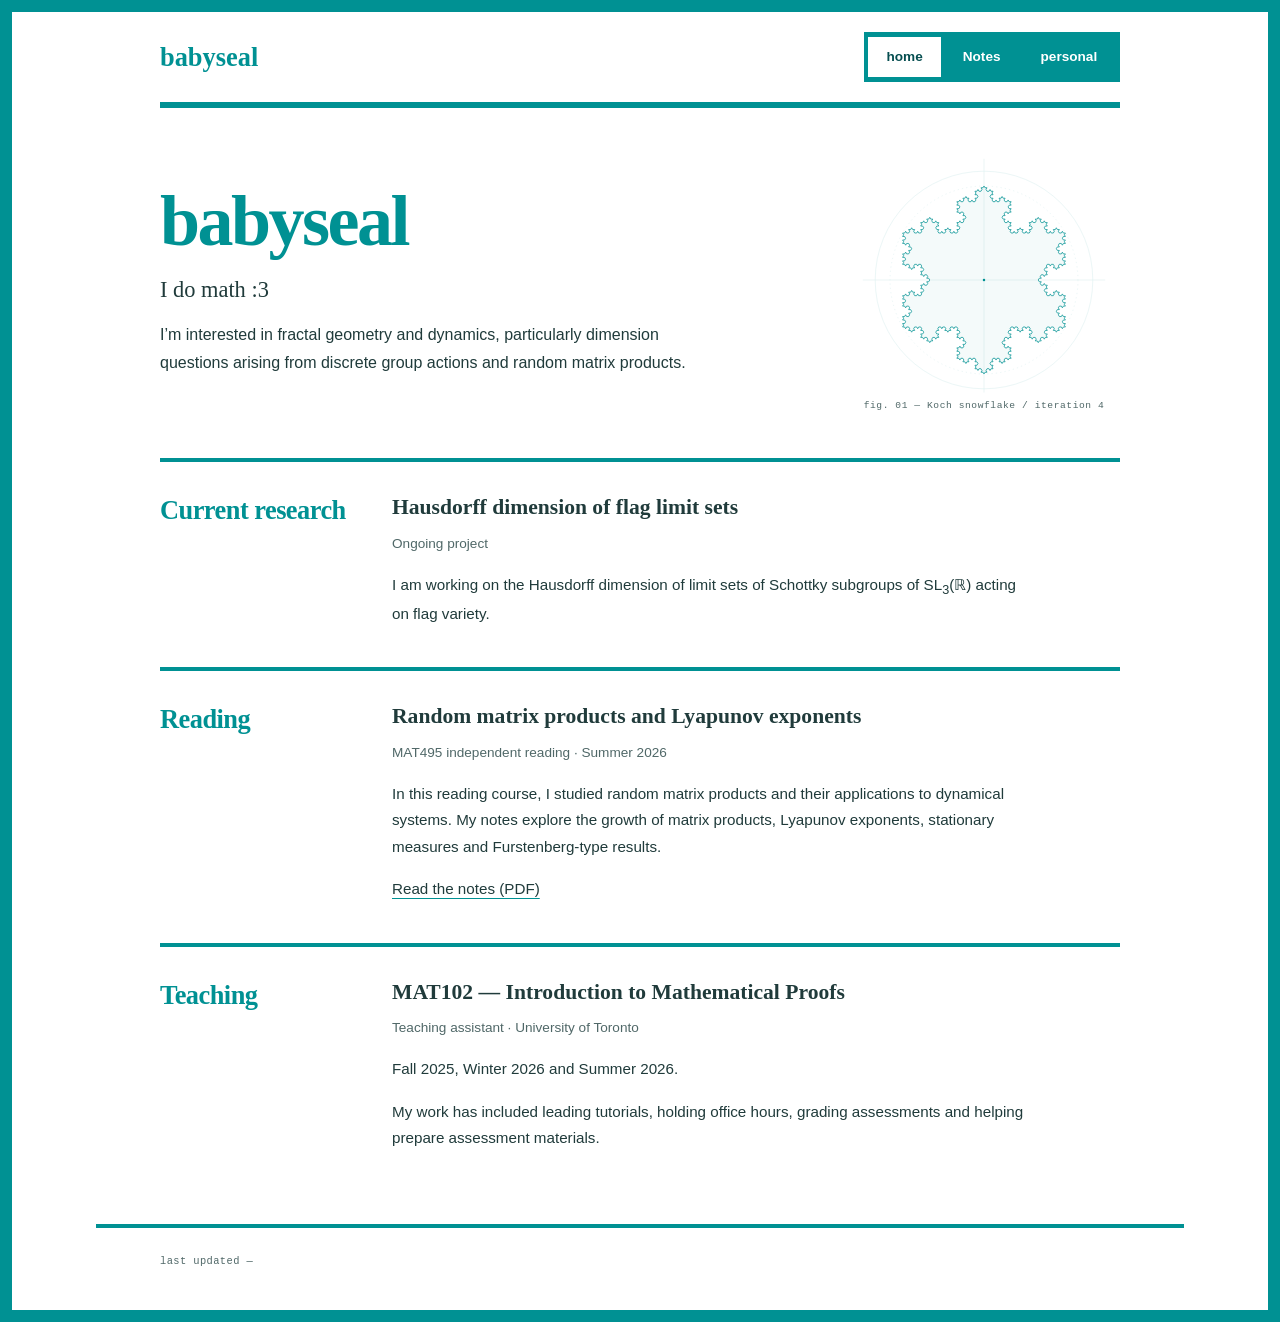
==== commit 9c8eb9d4: "Rename misc page to Notes and redirect the old URL" ====
--- a/index.html
+++ b/index.html
@@ -19,7 +19,7 @@
             <a class="brand" href="./">babyseal</a>
             <nav aria-label="site">
                 <a href="./" aria-current="page">home</a>
-                <a href="misc/">misc</a>
+                <a href="Notes/">Notes</a>
                 <a href="personal/">personal</a>
             </nav>
         </div>
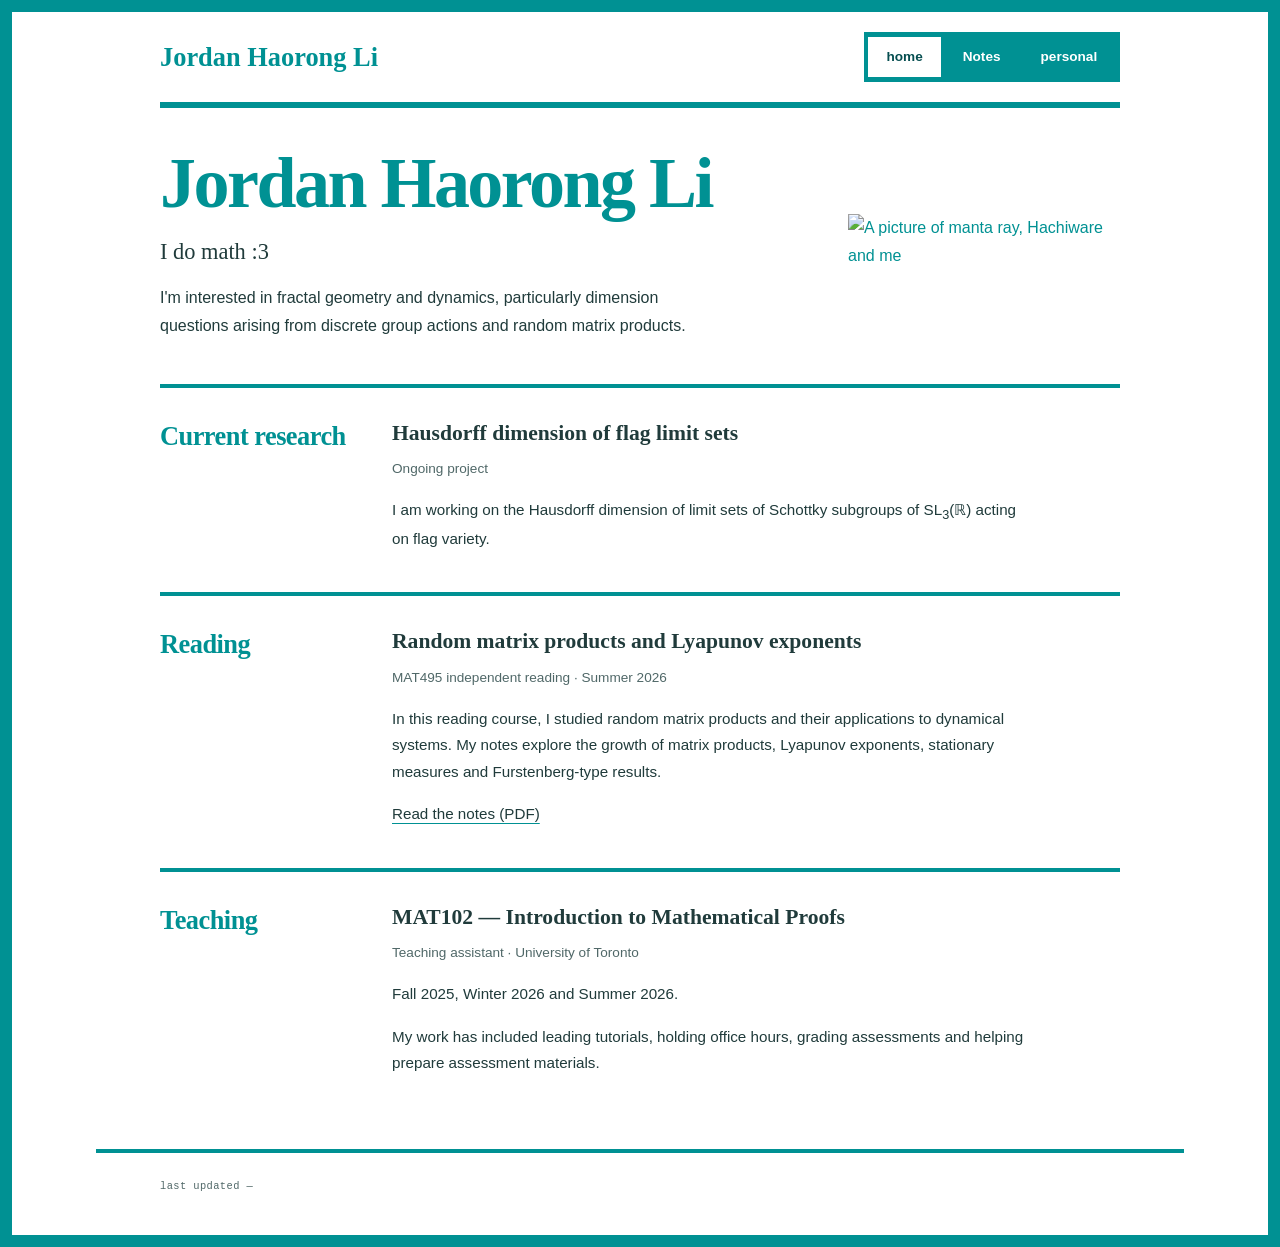
==== commit 589c2601: "me" ====
--- a/index.html
+++ b/index.html
@@ -16,7 +16,7 @@
 
     <header class="site-top">
         <div class="container bar">
-            <a class="brand" href="./">babyseal</a>
+            <a class="brand" href="./">Jordan Haorong Li</a>
             <nav aria-label="site">
                 <a href="./" aria-current="page">home</a>
                 <a href="Notes/">Notes</a>
@@ -28,11 +28,11 @@
     <main id="main" class="container home-page">
         <section class="hero" aria-labelledby="home-title">
             <div class="hero-copy">
-                <h1 id="home-title">babyseal</h1>
+                <h1 id="home-title">Jordan Haorong Li</h1>
                 <p class="hero-intro">I do math :3</p>
-                <p id="interests" class="hero-note">I’m interested in fractal geometry and dynamics, particularly dimension questions arising from discrete group actions and random matrix products.</p>
+                <p id="interests" class="hero-note">I'm interested in fractal geometry and dynamics, particularly dimension questions arising from discrete group actions and random matrix products.</p>
             </div>
-            <figure class="fractal">
+            <!-- <figure class="fractal">
                 <svg viewBox="0 0 440 410" role="img" aria-labelledby="fractal-title fractal-desc">
                     <title id="fractal-title">A Koch snowflake</title>
                     <desc id="fractal-desc">Four iterations of a geometric construction, replacing each line segment with four smaller segments.</desc>
@@ -45,7 +45,11 @@
                     <circle cx="220" cy="220" r="2" fill="currentColor"/>
                 </svg>
                 <figcaption>fig. 01 — Koch snowflake / iteration 4</figcaption>
-            </figure>
+            </figure> -->
+            <figure class="fractal">
+    <img src="images/menmanta.jpg"
+         alt="A picture of manta ray, Hachiware and me">
+</figure>
         </section>
 
         <section id="research" class="home-row" aria-labelledby="research-title">
--- a/style.css
+++ b/style.css
@@ -81,7 +81,7 @@
 .text-link span { transition: transform .2s ease; }
 .text-link:hover span { transform: translateX(4px); }
 .fractal { margin: 0; color: var(--accent); }
-.fractal svg { width: 100%; height: auto; }
+.fractal img { width: 100%; height: auto; }
 .fractal figcaption { text-align: center; font-family: var(--font-mono); font-size: .6rem; color: var(--muted); letter-spacing: .06em; }
 .home-page .home-row { display: grid; grid-template-columns: 12rem minmax(0, 1fr); gap: 2.5rem; margin: 0; padding: 2rem 0 2.5rem; border-top: 4px solid var(--accent); }
 .home-row .section-label { color: var(--accent); font-family: var(--font-display); font-size: 1.65rem; font-weight: 700; letter-spacing: -.02em; text-transform: none; padding-top: 0; margin-bottom: 0; }
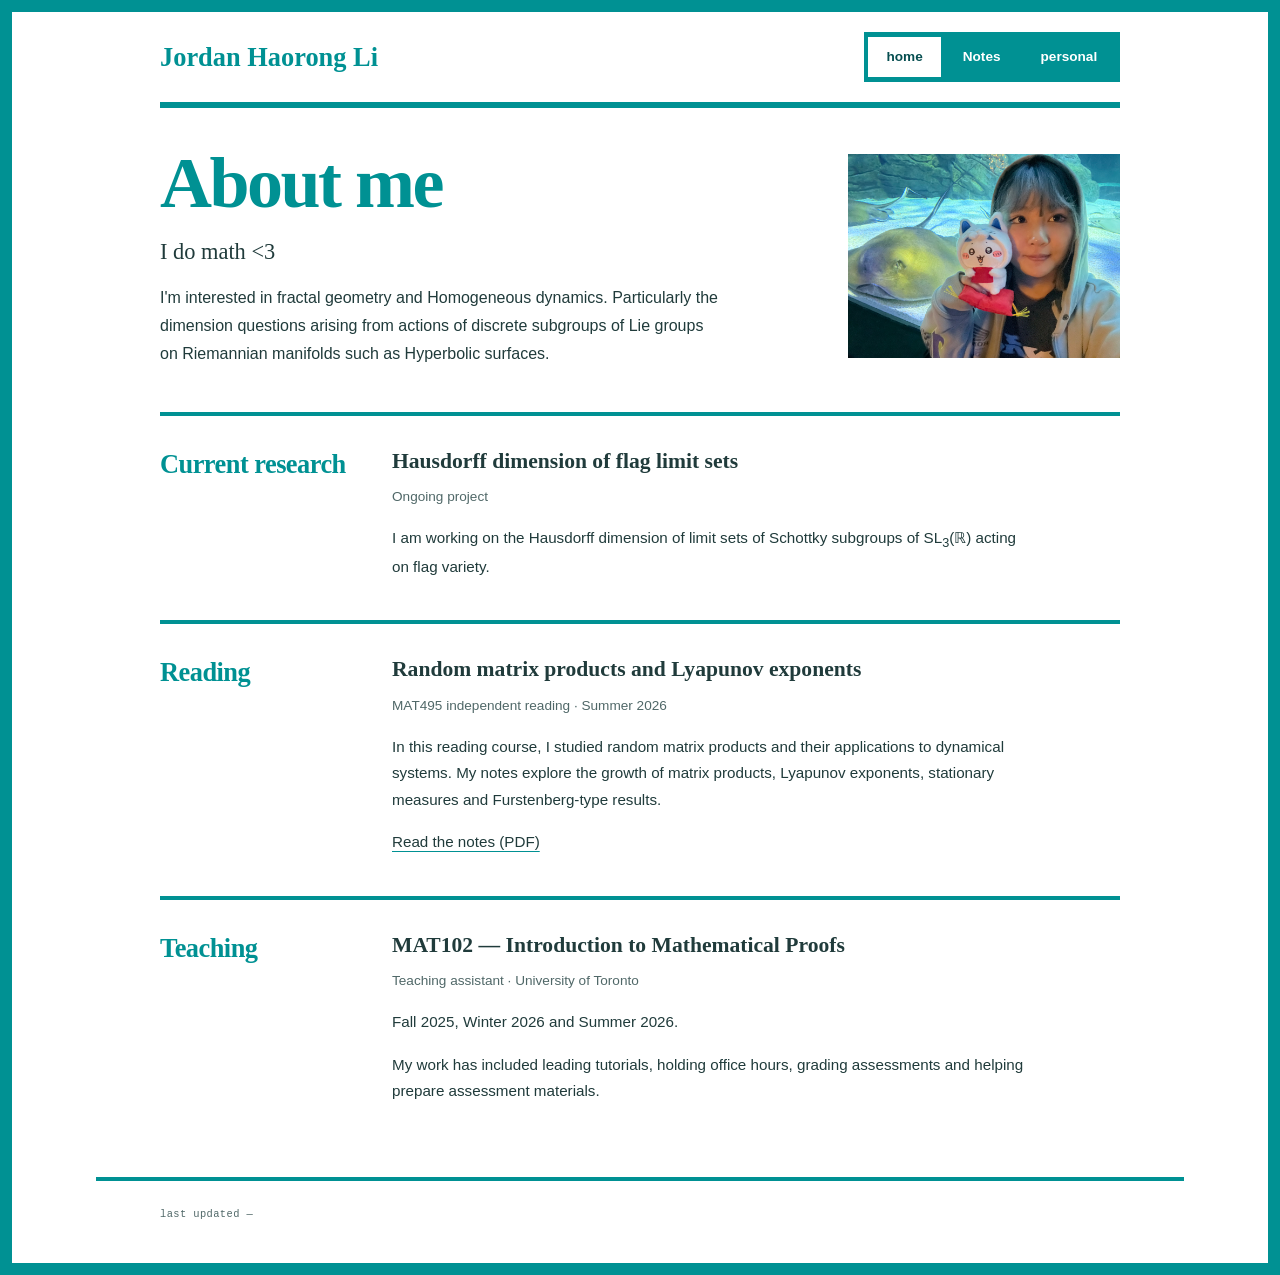
==== commit 3e9c6fcf: "me again" ====
--- a/index.html
+++ b/index.html
@@ -28,9 +28,9 @@
     <main id="main" class="container home-page">
         <section class="hero" aria-labelledby="home-title">
             <div class="hero-copy">
-                <h1 id="home-title">Jordan Haorong Li</h1>
-                <p class="hero-intro">I do math :3</p>
-                <p id="interests" class="hero-note">I'm interested in fractal geometry and dynamics, particularly dimension questions arising from discrete group actions and random matrix products.</p>
+                <h1 id="home-title">About me</h1>
+                <p class="hero-intro">I do math <3</p>
+                <p id="interests" class="hero-note">I'm interested in fractal geometry and Homogeneous dynamics. Particularly the dimension questions arising from actions of discrete subgroups of Lie groups on Riemannian manifolds such as Hyperbolic surfaces.</p>
             </div>
             <!-- <figure class="fractal">
                 <svg viewBox="0 0 440 410" role="img" aria-labelledby="fractal-title fractal-desc">
@@ -47,7 +47,7 @@
                 <figcaption>fig. 01 — Koch snowflake / iteration 4</figcaption>
             </figure> -->
             <figure class="fractal">
-    <img src="images/menmanta.jpg"
+    <img src="image/menmanta.jpg"
          alt="A picture of manta ray, Hachiware and me">
 </figure>
         </section>
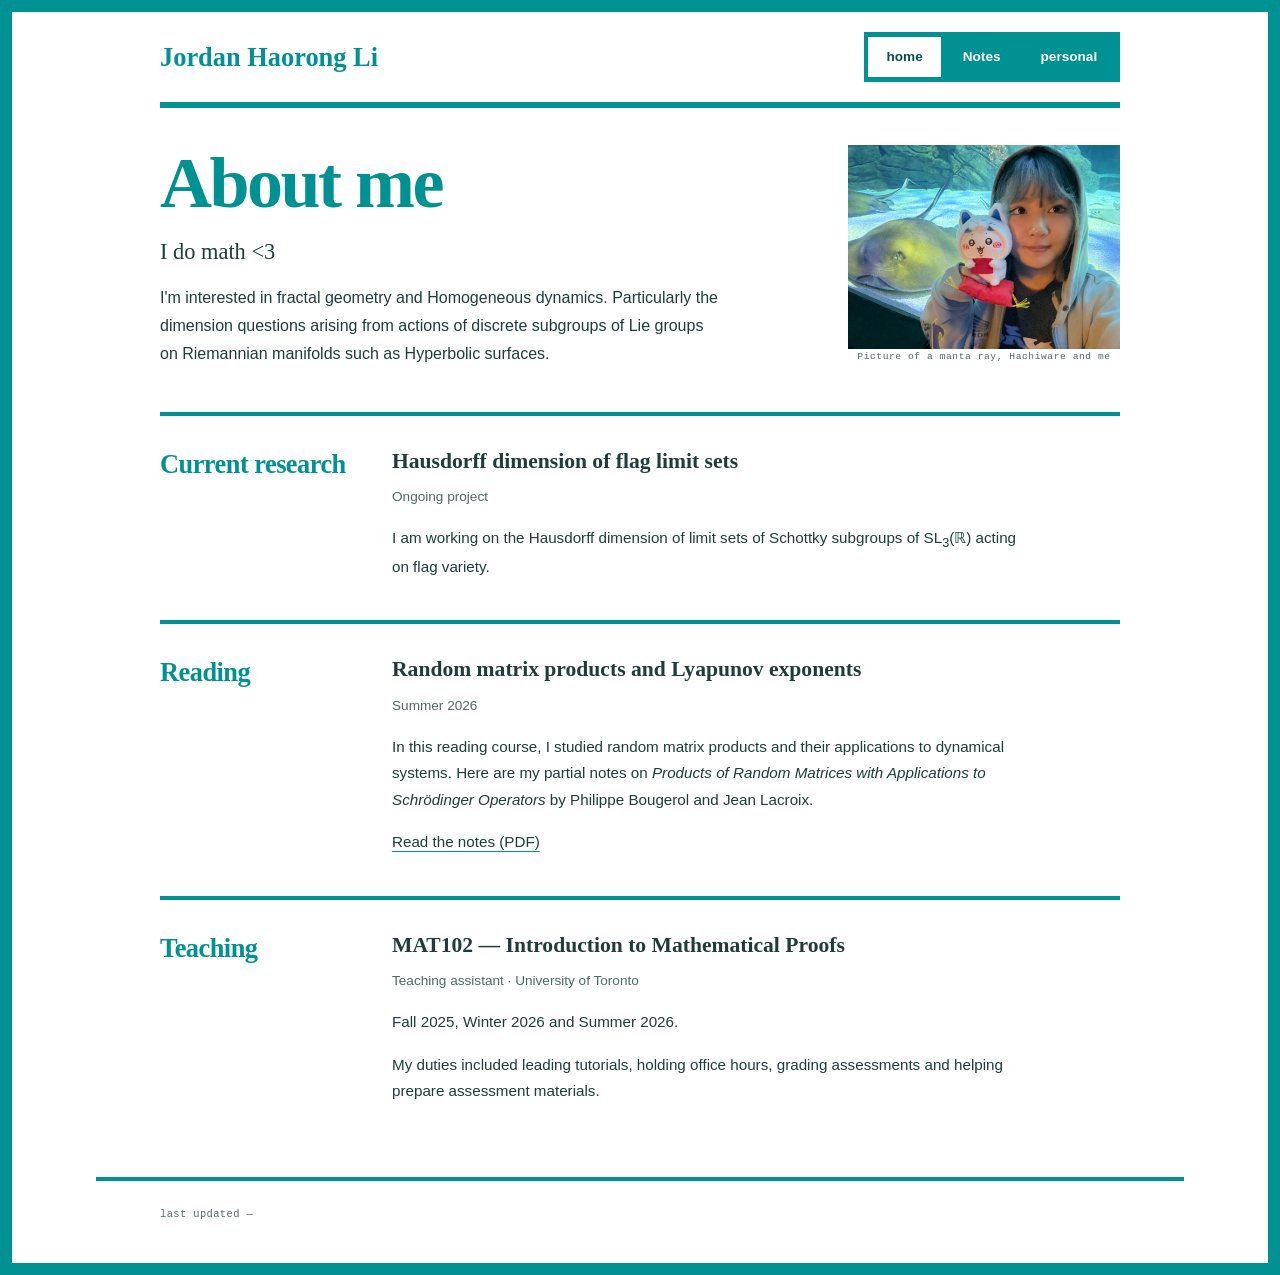
==== commit 9a7cf786: "me again" ====
--- a/index.html
+++ b/index.html
@@ -49,6 +49,7 @@
             <figure class="fractal">
     <img src="image/menmanta.jpg"
          alt="A picture of manta ray, Hachiware and me">
+          <figcaption>Picture of a manta ray, Hachiware and me</figcaption>
 </figure>
         </section>
 
@@ -68,12 +69,11 @@
             <h2 id="reading-title" class="section-label">Reading</h2>
             <div class="section-copy">
                 <h3>Random matrix products and Lyapunov exponents</h3>
-                <p class="entry-meta">MAT495 independent reading · Summer 2026</p>
+                <p class="entry-meta">Summer 2026</p>
                 <p>
-                    In this reading course, I studied random matrix products and their
-                    applications to dynamical systems. My notes explore the growth of
-                    matrix products, Lyapunov exponents, stationary measures and
-                    Furstenberg-type results.
+                    In this reading course, I studied random matrix products and their applications to dynamical systems. Here are my partial notes on 
+                    <cite>Products of Random Matrices with Applications to Schrödinger Operators</cite> 
+                    by Philippe Bougerol and Jean Lacroix.
                 </p>
                 <p><a href="files/notes/random-matrix-products.pdf">Read the notes (PDF)</a></p>
             </div>
@@ -86,9 +86,10 @@
                 <p class="entry-meta">Teaching assistant · University of Toronto</p>
                 <p>Fall 2025, Winter 2026 and Summer 2026.</p>
                 <p>
-                    My work has included leading tutorials, holding office hours,
+                    My duties included leading tutorials, holding office hours,
                     grading assessments and helping prepare assessment materials.
                 </p>
+                
             </div>
         </section>
 
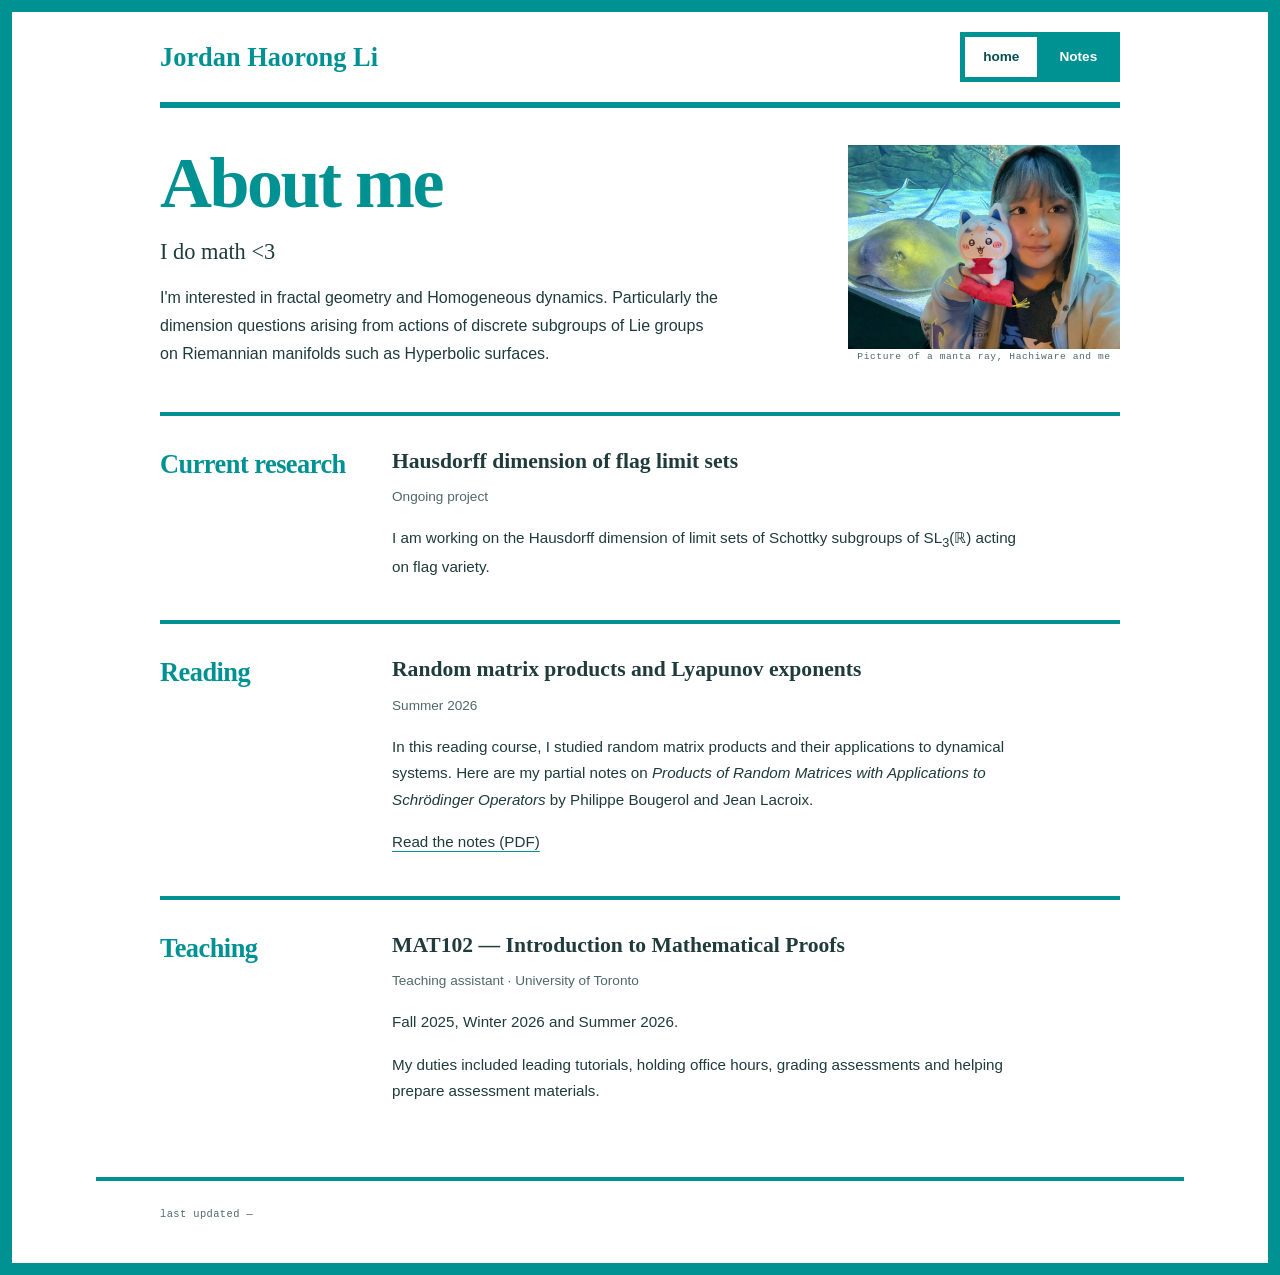
==== commit a2fd4b8c: "remove the shi" ====
--- a/index.html
+++ b/index.html
@@ -20,7 +20,6 @@
             <nav aria-label="site">
                 <a href="./" aria-current="page">home</a>
                 <a href="Notes/">Notes</a>
-                <a href="personal/">personal</a>
             </nav>
         </div>
     </header>
@@ -59,8 +58,7 @@
                 <h3>Hausdorff dimension of flag limit sets</h3>
                 <p class="entry-meta">Ongoing project</p>
                 <p>
-                    I am working on the Hausdorff dimension of limit sets of Schottky
-                    subgroups of SL<sub>3</sub>(ℝ) acting on flag variety.
+                    I am working on the Hausdorff dimension of limit sets of Schottky subgroups of SL<sub>3</sub>(ℝ) acting on flag variety.
                 </p>
             </div>
         </section>
@@ -89,7 +87,7 @@
                     My duties included leading tutorials, holding office hours,
                     grading assessments and helping prepare assessment materials.
                 </p>
-                
+
             </div>
         </section>
 
--- a/style.css
+++ b/style.css
@@ -16,6 +16,8 @@
 }
 * { box-sizing: border-box; margin: 0; }
 body {
+    display: flex;
+    flex-direction: column;
     background: var(--bg);
     min-height: 100vh;
     border: 12px solid var(--accent);
@@ -24,6 +26,10 @@
     font-size: 1rem;
     line-height: 1.75;
     -webkit-font-smoothing: antialiased;
+}
+body > main {
+    flex: 1;
+    width: 100%;
 }
 img, svg { display: block; max-width: 100%; }
 a { color: inherit; text-underline-offset: .25em; text-decoration-color: var(--accent); }
@@ -42,6 +48,7 @@
 .skip-link { position: absolute; left: 1rem; top: -5rem; background: var(--panel); padding: .5rem 1rem; z-index: 10; }
 .skip-link:focus { top: 1rem; }
 main section { margin-block: 2.5rem; padding-block: 2rem; border-top: 4px solid var(--accent); }
+main.center > section:first-child { border-top: 0; }
 .masthead { border: 0; padding-block: 3rem 1rem; }
 .masthead h1 { font-family: var(--font-display); font-weight: 400; font-size: clamp(2.8rem, 7vw, 5rem); line-height: 1.1; letter-spacing: -.055em; overflow-wrap: anywhere; }
 .masthead .tagline, .eyebrow, .section-label { font-family: var(--font-mono); font-size: .68rem; letter-spacing: .12em; text-transform: uppercase; color: var(--muted); }
